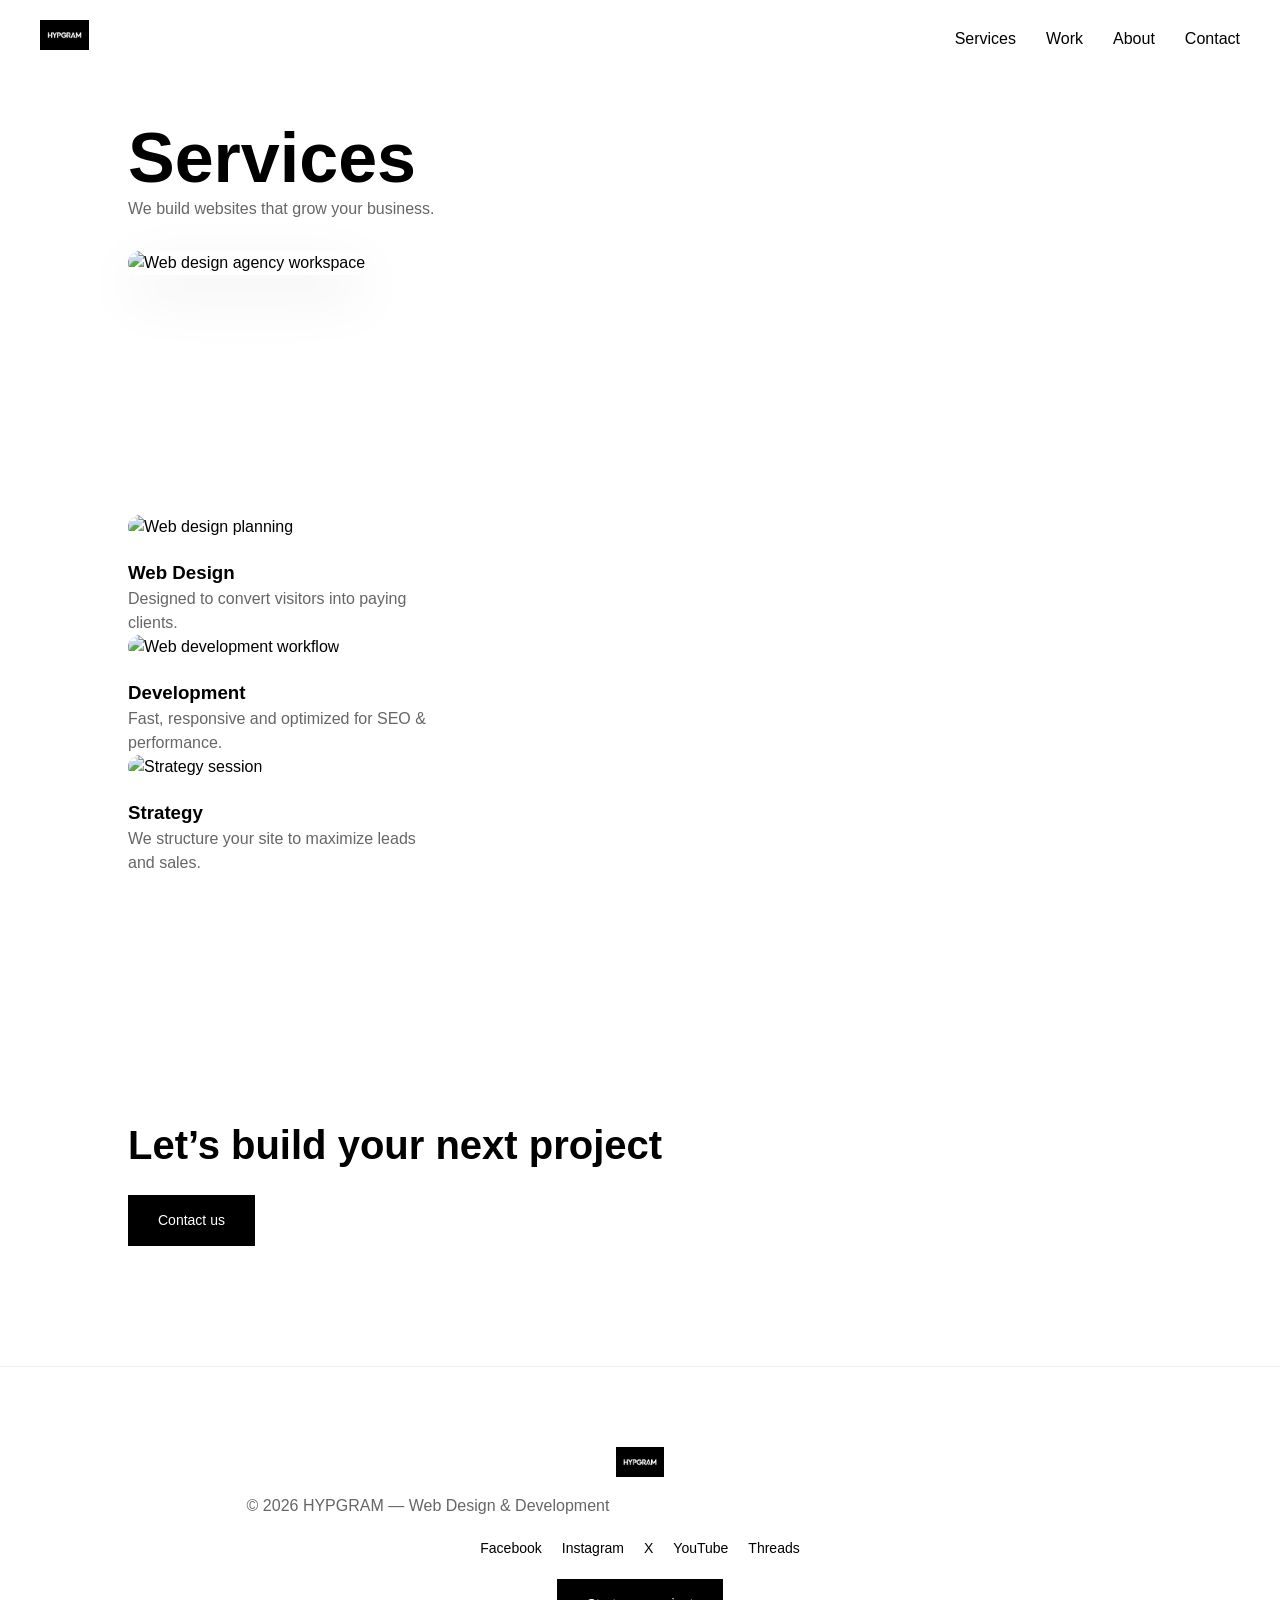
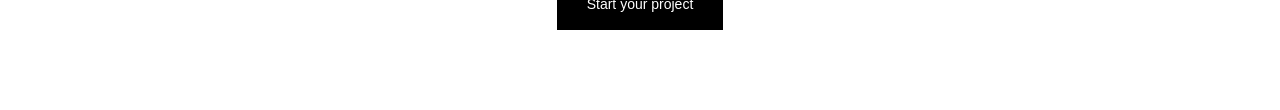
==== services.html @ af86a31c "Add files via upload" ====
<!DOCTYPE html>
<html lang="en">
<head>
<meta charset="UTF-8">
<meta name="viewport" content="width=device-width, initial-scale=1.0">
<title>Services - HYPGRAM</title>
<link rel="stylesheet" href="style.css">
<link rel="icon" type="image/png" href="Screenshot (56).png">
</head>

<body>

<div id="cursor"></div>

<!-- NAV -->
<nav id="nav">
    <a href="index.html"><img src="Screenshot (55).png" id="logo" alt="HYPGRAM"></a>
    <div id="nav-links">
        <a href="services.html">Services</a>
        <a href="work.html">Work</a>
        <a href="about.html">About</a>
        <a href="contact.html">Contact</a>
    </div>

    <div id="menu-btn">
        <span></span>
        <span></span>
        <span></span>
    </div>
</nav>

<div id="mobile-menu">

    <div id="close-menu">✕</div>

    <a href="services.html">Services</a>
    <a href="work.html">Work</a>
    <a href="about.html">About</a>
    <a href="contact.html">Contact</a>

</div>

<section class="reveal">
<h1>Services</h1>
<p>We build websites that grow your business.</p>
<div class="services-hero-image">
    <img src="https://images.unsplash.com/photo-1522202176988-66273c2fd55f?auto=format&fit=crop&w=1200&q=80" alt="Web design agency workspace">
</div>
</section>

<section>
<div class="service-card reveal">
<img src="https://images.unsplash.com/photo-1498050108023-c5249f4df085?auto=format&fit=crop&w=800&q=80" alt="Web design planning">
<h3>Web Design</h3>
<p>Designed to convert visitors into paying clients.</p>
</div>

<div class="service-card reveal">
<img src="https://images.unsplash.com/photo-1518770660439-4636190af475?auto=format&fit=crop&w=800&q=80" alt="Web development workflow">
<h3>Development</h3>
<p>Fast, responsive and optimized for SEO & performance.</p>
</div>

<div class="service-card reveal">
<img src="https://images.unsplash.com/photo-1519389950473-47ba0277781c?auto=format&fit=crop&w=800&q=80" alt="Strategy session">
<h3>Strategy</h3>
<p>We structure your site to maximize leads and sales.</p>
</div>
</section>

<section class="reveal">
<h2>Let’s build your next project</h2>
<a href="./syp.html" class="btn">Contact us</a>
</section>

<footer id="footer">

    <img src="Screenshot (55).png" id="footer-logo" alt="HYPGRAM">

    <p>© 2026 HYPGRAM — Web Design & Development</p>

    <div class="footer-socials">
        <a href="https://www.facebook.com/profile.php?id=61572033601111" target="_blank">Facebook</a>
        <a href="https://www.instagram.com/hypgramwda1/" target="_blank">Instagram</a>
        <a href="https://x.com/hypgramwda1" target="_blank">X</a>
        <a href="https://www.youtube.com/@hypgramwda1" target="_blank">YouTube</a>
        <a href="https://www.threads.com/@hypgramwda1" target="_blank">Threads</a>
    </div>

    <div class="footer-cta">
        <a href="./syp.html" target="_blank" class="btn">
            Start your project
        </a>
    </div>

</footer>

<script src="script.js"></script>
</body>
</html>
---- style.css ----
*{
    margin:0;
    padding:0;
    box-sizing:border-box;
    font-family:Arial, sans-serif;
}

body{
    cursor:none;
    line-height:1.5;
}

#cursor{
    width:12px;
    height:12px;
    background:black;
    border-radius:50%;
    position:fixed;
    pointer-events:none;
    z-index:9999;
}

/* NAV */
#nav{
    position:fixed;
    width:100%;
    display:flex;
    justify-content:space-between;
    align-items:center;
    padding:20px 40px;
    background:white;
    z-index:10000;
}

#logo{
    font-size:22px;
}

#nav-links{
    display:flex;
    gap:30px;
}

#nav a{
    text-decoration:none;
    color:black;
    position:relative;
}

#nav a::after{
    content:"";
    position:absolute;
    bottom:-6px;
    left:0;
    width:0%;
    height:3px;
    background:black;
    transform:rotate(-3deg);
    transition:0.3s;
}

#nav a:hover::after{
    width:100%;
}

/* MENU MOBILE */
#menu-btn{
    display:none;
    width:30px;
    height:20px;
    position:relative;
}

#menu-btn span{
    position:absolute;
    width:100%;
    height:2px;
    background:black;
}

#menu-btn span:nth-child(1){top:0;}
#menu-btn span:nth-child(2){top:9px;}
#menu-btn span:nth-child(3){bottom:0;}

#menu-btn.active span:nth-child(1){
    transform:rotate(45deg);
    top:9px;
}

#menu-btn.active span:nth-child(2){
    opacity:0;
}

#menu-btn.active span:nth-child(3){
    transform:rotate(-45deg);
    bottom:9px;
}

#mobile-menu{
    position:fixed;
    top:0;
    left:0;
    width:100%;
    height:100%;
    background:white;
    display:flex;
    flex-direction:column;
    justify-content:center;
    align-items:center;
    gap:30px;
    transform:translateY(-100%);
    transition:0.5s;
    z-index:10001;
    pointer-events:none;
}

#mobile-menu.active{
    transform:translateY(0);
    pointer-events:auto;
}

#mobile-menu a{
    font-size:30px;
    text-decoration:none;
    color:black;
    position:relative;
}

/* underline animata */
#mobile-menu a::after{
    content:"";
    position:absolute;
    left:0;
    bottom:-6px;
    width:0%;
    height:3px;
    background:black;
    transform:rotate(-3deg);
    transition:0.3s;
}

#mobile-menu a:hover::after{
    width:100%;
}

#mobile-menu a{
    transition:0.3s;
}

#mobile-menu a:hover{
    transform:scale(1.1);
}

/* BUTTONS */
a.btn{
    display:inline-block;
    padding:15px 30px;
    background:black;
    color:white;
    text-decoration:none;
    transition:0.3s;
}

a.btn:hover{
    background:#333;
    transform:scale(1.05);
}

/* SECTIONS */
section{
    padding:120px 10%;
}

h1{
    font-size:70px;
}

h2{
    font-size:40px;
    margin-bottom:20px;
}

p{
    color:#666;
}

.micro{
    font-size:12px;
    color:#777;
    margin-top:15px;
}

/* SERVICES */
#services-preview{
    display:flex;
    justify-content:space-between;
    gap:30px;
}

.service-card{
    width:30%;
    transition:0.3s;
}

.service-card img{
    width:100%;
    height:220px;
    object-fit:cover;
    border-radius:24px;
    margin-bottom:20px;
}

.service-card:hover{
    transform:translateY(-10px);
}

/* HERO IMAGE */
.hero-content{
    display:flex;
    align-items:center;
    justify-content:space-between;
    gap:60px;
}

.hero-copy{
    flex:1;
    max-width:580px;
}

.hero-image{
    flex:1;
    min-width:300px;
}

.hero-image img{
    width:100%;
    height:auto;
    border-radius:32px;
    object-fit:cover;
    box-shadow:0 30px 80px rgba(0,0,0,0.08);
}

.services-hero-image img{
    width:100%;
    height:auto;
    border-radius:28px;
    object-fit:cover;
    margin-top:30px;
    box-shadow:0 20px 60px rgba(0,0,0,0.08);
}

/* WORK GALLERY */
.work-gallery{
    display:grid;
    grid-template-columns:repeat(3, minmax(0, 1fr));
    gap:20px;
    margin:30px 0;
}

.work-gallery img{
    width:100%;
    height:260px;
    object-fit:cover;
    border-radius:24px;
}

/* ABOUT PAGE */
.about-hero{
    display:grid;
    grid-template-columns:1.2fr 1fr;
    gap:50px;
    align-items:center;
    margin-top:40px;
}

.about-hero-image img,
.about-card img{
    width:100%;
    height:auto;
    border-radius:28px;
    object-fit:cover;
    box-shadow:0 30px 80px rgba(0,0,0,0.08);
}

.about-grid{
    display:grid;
    grid-template-columns:repeat(2, minmax(0, 1fr));
    gap:30px;
    margin-top:40px;
}

.about-card{
    background:white;
    padding:25px;
    border-radius:28px;
    box-shadow:0 20px 60px rgba(0,0,0,0.06);
}

.about-card h2{
    margin:25px 0 15px;
}

/* WORK */
.work-hero-image img{
    width:100%;
    height:auto;
    border-radius:32px;
    object-fit:cover;
    margin-top:30px;
    box-shadow:0 30px 80px rgba(0,0,0,0.08);
}

.work-grid{
    display:grid;
    grid-template-columns:repeat(3, minmax(0, 1fr));
    gap:30px;
    margin-top:40px;
}

.work-item{
    background:white;
    border-radius:28px;
    overflow:hidden;
    box-shadow:0 20px 50px rgba(0,0,0,0.06);
    transition:transform 0.3s, box-shadow 0.3s;
}

.work-item img{
    width:100%;
    height:240px;
    object-fit:cover;
}

.work-copy{
    padding:30px;
}

.work-item:hover{
    transform:translateY(-10px);
    box-shadow:0 30px 80px rgba(0,0,0,0.12);
}

/* TESTIMONIAL */
#testimonials{
    text-align:center;
}

.testimonials-grid{
    display:grid;
    grid-template-columns:repeat(3, minmax(0, 1fr));
    gap:30px;
    margin-top:40px;
}

.testimonial{
    background:white;
    border-radius:28px;
    padding:30px 25px;
    box-shadow:0 20px 60px rgba(0,0,0,0.06);
    text-align:center;
}

.testimonial img{
    width:90px;
    height:90px;
    object-fit:cover;
    border-radius:50%;
    margin-bottom:20px;
}

.testimonial p{
    font-style:italic;
    color:#333;
    margin-bottom:18px;
}

.testimonial h4{
    margin:0;
    font-size:16px;
    color:#111;
}

/* FOOTER */
#footer{
    padding:80px 10%;
    border-top:1px solid #eee;
    text-align:center;
}

.footer-logo{
    font-size:20px;
}

/* ANIMAZIONI */
.reveal{
    opacity:0;
    transform:translateY(60px);
    transition:0.8s;
}

.reveal.active{
    opacity:1;
    transform:translateY(0);
}

/* MOBILE */
@media(max-width:768px){

    #nav-links{
        display:none;
    }

    #menu-btn{
        display:block;
    }

    h1{
        font-size:34px;
    }

    section{
        padding:80px 20px;
    }

    #services-preview{
        flex-direction:column;
        gap:30px;
    }

    .service-card{
        width:100%;
    }
}

#logo{
    height:30px;
    width:auto;
}

#footer-logo{
    height:30px;
    width:auto;
    margin-bottom:10px;
}

a.btn{
    display:inline-block;
    padding:15px 30px;
    background:black !important;
    color:white !important;
    text-decoration:none !important;
    font-size:14px;
    transition:0.3s;
    border: none;
}

a.btn:hover{
    background:#333 !important;
    transform:scale(1.05);
}

#contact-section{
    display:flex;
    gap:100px;
}

.contact-left{
    width:40%;
}

#contact-form{
    width:50%;
    display:flex;
    flex-direction:column;
    gap:40px;
}

/* INPUT */
.input-group{
    position:relative;
}

.input-group input,
.input-group textarea{
    width:100%;
    padding:15px 0;
    border:none;
    border-bottom:1px solid #aaa;
    background:transparent;
    outline:none;
}

/* LABEL */
.input-group label{
    position:absolute;
    top:15px;
    left:0;
    color:#777;
    transition:0.3s;
}

/* ANIMAZIONE */
.input-group input:focus + label,
.input-group input:valid + label,
.input-group textarea:focus + label,
.input-group textarea:valid + label{
    top:-10px;
    font-size:12px;
    color:black;
}

/* BUTTON */
#contact-form button{
    padding:15px;
    background:black;
    color:white;
    border:none;
    cursor:none;
}

.contact-email{
    text-align:center;
    color:black;
    font-size:18px;
    margin-top:40px;
}

h1{
    font-size:70px;
    line-height:1.1;
    max-width:800px;
}

p{
    max-width:600px;
}

html, body{
    width:100%;
    overflow-x:hidden;
}

#close-menu{
    position:absolute;
    top:30px;
    right:40px;
    font-size:30px;
    cursor:none;
    transition:0.3s;
}

#close-menu:hover{
    transform:scale(1.2);
}

button{
    position:relative;
    z-index:10;
}

.footer-socials{
    margin-top:20px;
    display:flex;
    justify-content:center;
    gap:20px;
}

.footer-socials a{
    text-decoration:none;
    color:black;
    font-size:14px;
    position:relative;
}

.footer-socials a::after{
    content:"";
    position:absolute;
    bottom:-4px;
    left:0;
    width:0%;
    height:2px;
    background:black;
    transition:0.3s;
}

.footer-socials a:hover::after{
    width:100%;
}

.footer-cta{
    margin-top:20px;
}

body {
  font-family: 'Poppins', sans-serif;
  margin: 0;
}

/* NAVBAR */
.navbar {
  padding: 20px;
  background: inherit;
}

/* FORM PAGE */
.form-page {
  padding: 40px 20px;
  max-width: 500px;
  margin: auto;
}

.form-page h2 {
  margin-bottom: 20px;
}

/* ogni blocco form */
.form-page form {
  display: flex;
  flex-direction: column;
}

/* spaziatura tra elementi */
.form-page form > * {
  margin-bottom: 15px;
}

/* label più pulite */
.form-page label {
  font-size: 14px;
  margin-bottom: 5px;
}

/* input ordinati */
.form-page input,
.form-page select,
.form-page textarea {
  padding: 12px;
  border: 1px solid #ccc;
  font-size: 14px;
  width: 100%;
  box-sizing: border-box;
}

/* textarea */
.form-page textarea {
  min-height: 120px;
}

/* bottone */
.form-page button {
  padding: 12px;
  background: black;
  color: white;
  border: none;
  cursor: pointer;
  font-weight: 500;
}

/* FOOTER */
footer {
  text-align: center;
  padding: 30px;
}

.form-page {
  margin-top: 100px;
}
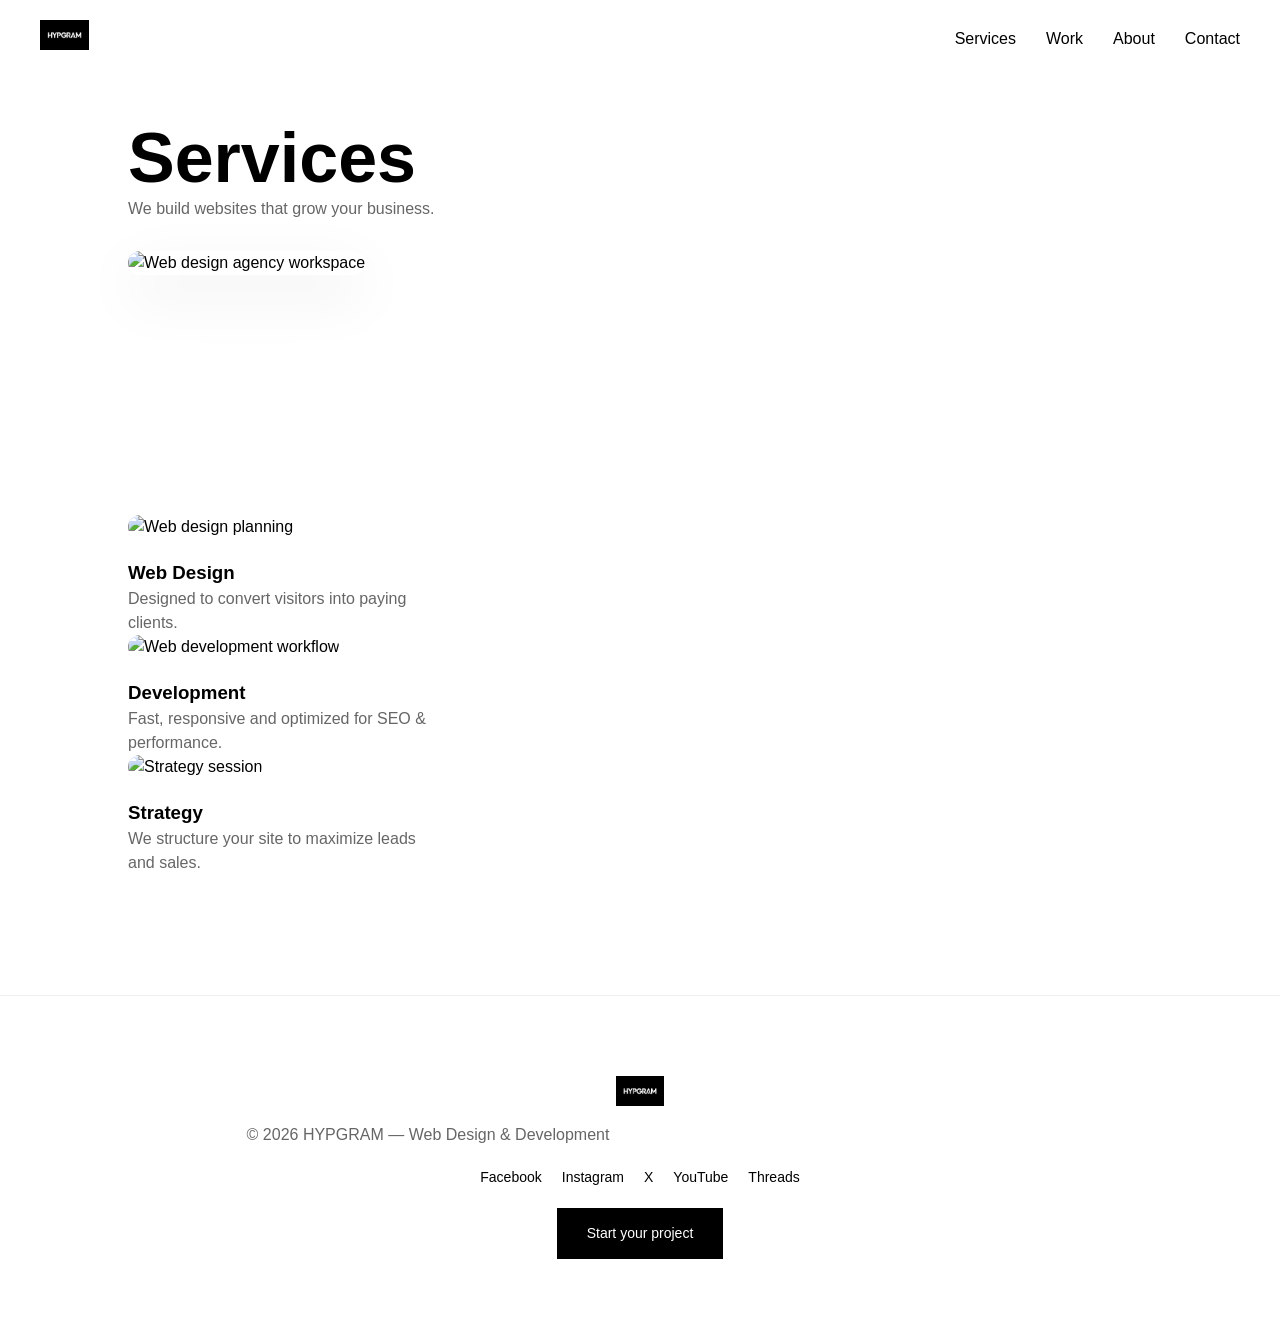
==== commit 5391b346: "Update services.html" ====
--- a/services.html
+++ b/services.html
@@ -49,30 +49,28 @@
 </section>
 
 <section>
-<div class="service-card reveal">
-<img src="https://images.unsplash.com/photo-1498050108023-c5249f4df085?auto=format&fit=crop&w=800&q=80" alt="Web design planning">
-<h3>Web Design</h3>
-<p>Designed to convert visitors into paying clients.</p>
-</div>
+    <div class="services-container">
 
-<div class="service-card reveal">
-<img src="https://images.unsplash.com/photo-1518770660439-4636190af475?auto=format&fit=crop&w=800&q=80" alt="Web development workflow">
-<h3>Development</h3>
-<p>Fast, responsive and optimized for SEO & performance.</p>
-</div>
+        <div class="service-card reveal">
+            <img src="https://images.unsplash.com/photo-1498050108023-c5249f4df085?auto=format&fit=crop&w=800&q=80" alt="Web design planning">
+            <h3>Web Design</h3>
+            <p>Designed to convert visitors into paying clients.</p>
+        </div>
 
-<div class="service-card reveal">
-<img src="https://images.unsplash.com/photo-1519389950473-47ba0277781c?auto=format&fit=crop&w=800&q=80" alt="Strategy session">
-<h3>Strategy</h3>
-<p>We structure your site to maximize leads and sales.</p>
-</div>
+        <div class="service-card reveal">
+            <img src="https://images.unsplash.com/photo-1518770660439-4636190af475?auto=format&fit=crop&w=800&q=80" alt="Web development workflow">
+            <h3>Development</h3>
+            <p>Fast, responsive and optimized for SEO & performance.</p>
+        </div>
+
+        <div class="service-card reveal">
+            <img src="https://images.unsplash.com/photo-1519389950473-47ba0277781c?auto=format&fit=crop&w=800&q=80" alt="Strategy session">
+            <h3>Strategy</h3>
+            <p>We structure your site to maximize leads and sales.</p>
+        </div>
+
+    </div>
 </section>
-
-<section class="reveal">
-<h2>Let’s build your next project</h2>
-<a href="./syp.html" class="btn">Contact us</a>
-</section>
-
 <footer id="footer">
 
     <img src="Screenshot (55).png" id="footer-logo" alt="HYPGRAM">
@@ -97,4 +95,4 @@
 
 <script src="script.js"></script>
 </body>
-</html>+</html>
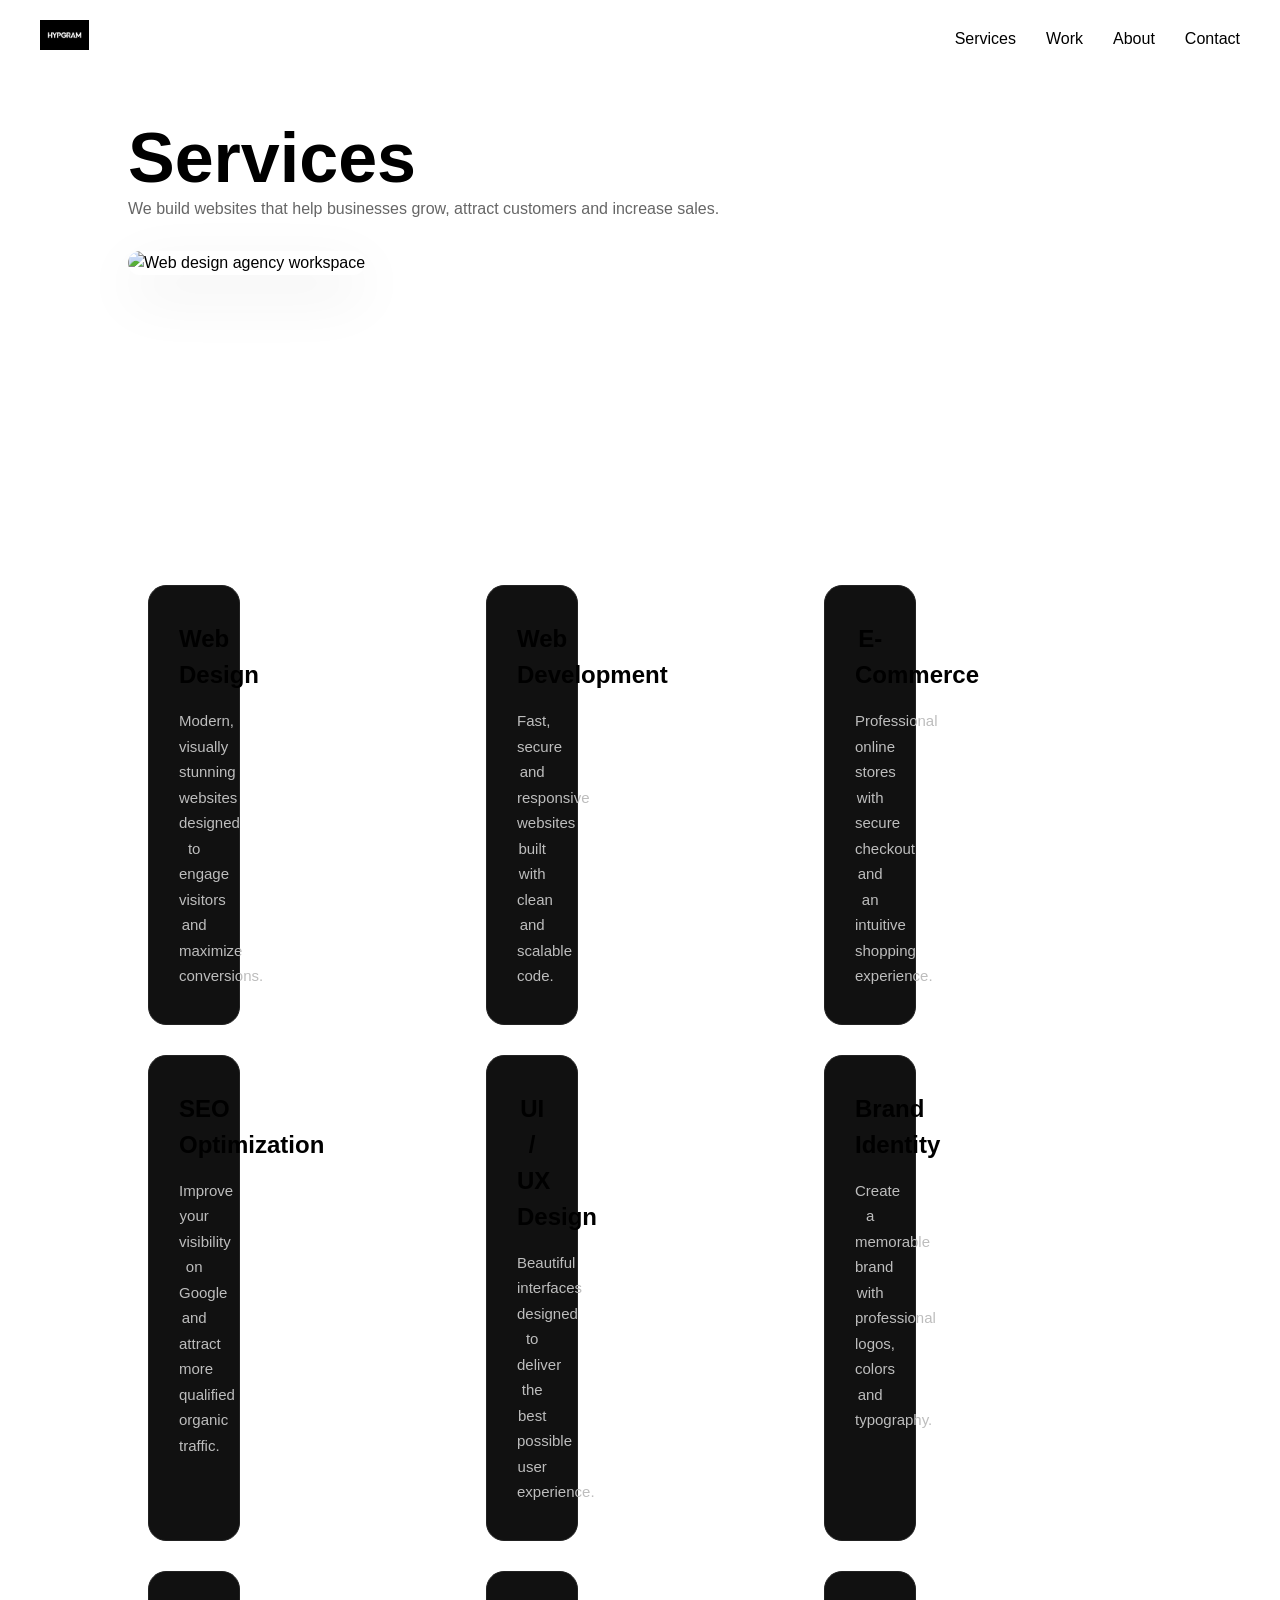
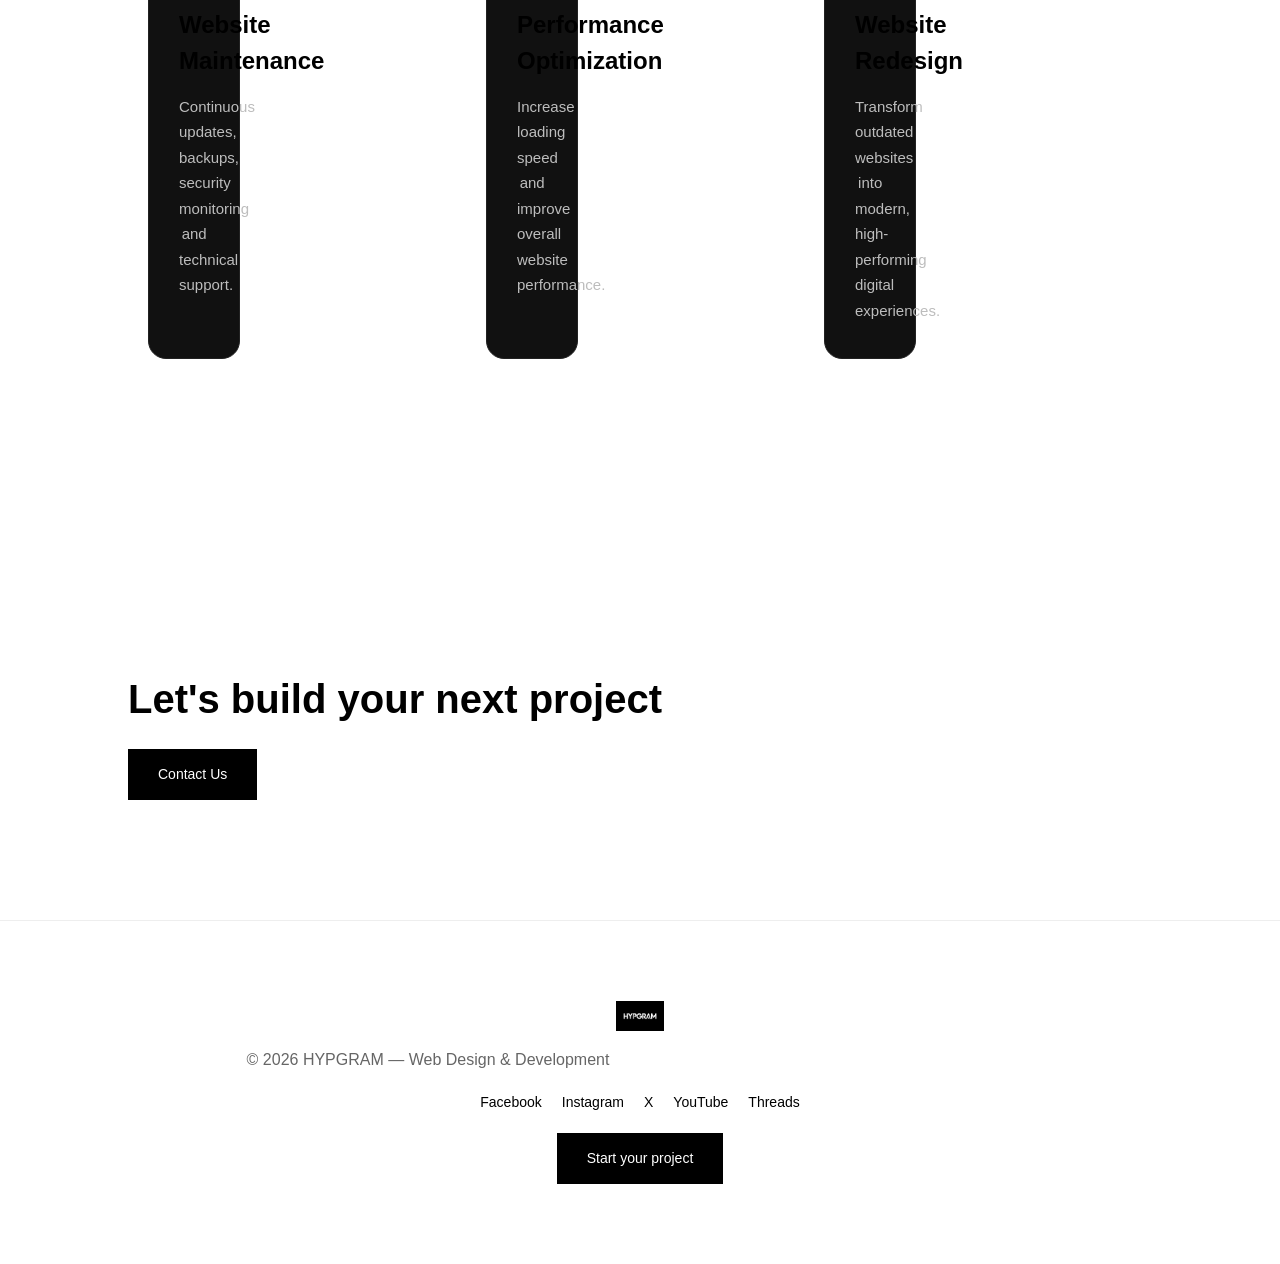
==== commit cac79444: "Add files via upload" ====
--- a/services.html
+++ b/services.html
@@ -4,8 +4,10 @@
 <meta charset="UTF-8">
 <meta name="viewport" content="width=device-width, initial-scale=1.0">
 <title>Services - HYPGRAM</title>
+
 <link rel="stylesheet" href="style.css">
 <link rel="icon" type="image/png" href="Screenshot (56).png">
+
 </head>
 
 <body>
@@ -14,7 +16,11 @@
 
 <!-- NAV -->
 <nav id="nav">
-    <a href="index.html"><img src="Screenshot (55).png" id="logo" alt="HYPGRAM"></a>
+
+    <a href="index.html">
+        <img src="Screenshot (55).png" id="logo" alt="HYPGRAM">
+    </a>
+
     <div id="nav-links">
         <a href="services.html">Services</a>
         <a href="work.html">Work</a>
@@ -27,6 +33,7 @@
         <span></span>
         <span></span>
     </div>
+
 </nav>
 
 <div id="mobile-menu">
@@ -40,37 +47,89 @@
 
 </div>
 
+<!-- HERO -->
+
 <section class="reveal">
-<h1>Services</h1>
-<p>We build websites that grow your business.</p>
-<div class="services-hero-image">
-    <img src="https://images.unsplash.com/photo-1522202176988-66273c2fd55f?auto=format&fit=crop&w=1200&q=80" alt="Web design agency workspace">
-</div>
+
+    <h1>Services</h1>
+
+    <p>We build websites that help businesses grow, attract customers and increase sales.</p>
+
+    <div class="services-hero-image">
+        <img src="https://images.unsplash.com/photo-1522202176988-66273c2fd55f?auto=format&fit=crop&w=1200&q=80" alt="Web design agency workspace">
+    </div>
+
 </section>
 
+<!-- SERVICES -->
+
 <section>
-    <div class="services-container">
 
-        <div class="service-card reveal">
-            <img src="https://images.unsplash.com/photo-1498050108023-c5249f4df085?auto=format&fit=crop&w=800&q=80" alt="Web design planning">
-            <h3>Web Design</h3>
-            <p>Designed to convert visitors into paying clients.</p>
-        </div>
+<div class="services-container">
 
-        <div class="service-card reveal">
-            <img src="https://images.unsplash.com/photo-1518770660439-4636190af475?auto=format&fit=crop&w=800&q=80" alt="Web development workflow">
-            <h3>Development</h3>
-            <p>Fast, responsive and optimized for SEO & performance.</p>
-        </div>
+    <div class="service-card reveal">
+        <h3>Web Design</h3>
+        <p>Modern, visually stunning websites designed to engage visitors and maximize conversions.</p>
+    </div>
 
-        <div class="service-card reveal">
-            <img src="https://images.unsplash.com/photo-1519389950473-47ba0277781c?auto=format&fit=crop&w=800&q=80" alt="Strategy session">
-            <h3>Strategy</h3>
-            <p>We structure your site to maximize leads and sales.</p>
-        </div>
+    <div class="service-card reveal">
+        <h3>Web Development</h3>
+        <p>Fast, secure and responsive websites built with clean and scalable code.</p>
+    </div>
 
+    <div class="service-card reveal">
+        <h3>E-Commerce</h3>
+        <p>Professional online stores with secure checkout and an intuitive shopping experience.</p>
     </div>
+
+    <div class="service-card reveal">
+        <h3>SEO Optimization</h3>
+        <p>Improve your visibility on Google and attract more qualified organic traffic.</p>
+    </div>
+
+    <div class="service-card reveal">
+        <h3>UI / UX Design</h3>
+        <p>Beautiful interfaces designed to deliver the best possible user experience.</p>
+    </div>
+
+    <div class="service-card reveal">
+        <h3>Brand Identity</h3>
+        <p>Create a memorable brand with professional logos, colors and typography.</p>
+    </div>
+
+    <div class="service-card reveal">
+        <h3>Website Maintenance</h3>
+        <p>Continuous updates, backups, security monitoring and technical support.</p>
+    </div>
+
+    <div class="service-card reveal">
+        <h3>Performance Optimization</h3>
+        <p>Increase loading speed and improve overall website performance.</p>
+    </div>
+
+    <div class="service-card reveal">
+        <h3>Website Redesign</h3>
+        <p>Transform outdated websites into modern, high-performing digital experiences.</p>
+    </div>
+
+</div>
+
 </section>
+
+<!-- CTA -->
+
+<section class="reveal">
+
+    <h2>Let's build your next project</h2>
+
+    <a href="./syp.html" class="btn">
+        Contact Us
+    </a>
+
+</section>
+
+<!-- FOOTER -->
+
 <footer id="footer">
 
     <img src="Screenshot (55).png" id="footer-logo" alt="HYPGRAM">
@@ -94,5 +153,6 @@
 </footer>
 
 <script src="script.js"></script>
+
 </body>
-</html>
+</html>
--- a/style.css
+++ b/style.css
@@ -664,4 +664,75 @@
 
 .form-page {
   margin-top: 100px;
+}
+
+.services-container {
+    display: flex;
+    justify-content: center;
+    gap: 30px;
+    flex-wrap: wrap;
+    margin: 60px auto;
+    max-width: 1200px;
+}
+
+.service-card {
+    flex: 1 1 320px;
+    max-width: 350px;
+    text-align: center;
+}
+
+/* ===========================
+   SERVICES
+=========================== */
+
+.services-container{
+    max-width:1200px;
+    margin:70px auto;
+    padding:0 20px;
+
+    display:grid;
+    grid-template-columns:repeat(3,1fr);
+    gap:30px;
+}
+
+.service-card{
+    background:#111;
+    border:1px solid #222;
+    border-radius:18px;
+    padding:35px 30px;
+    text-align:center;
+    transition:.35s ease;
+}
+
+.service-card:hover{
+    transform:translateY(-10px);
+    border-color:#6b5cff;
+    box-shadow:0 20px 40px rgba(0,0,0,.35);
+}
+
+.service-card h3{
+    margin-bottom:15px;
+    font-size:1.5rem;
+}
+
+.service-card p{
+    color:#bdbdbd;
+    line-height:1.7;
+    font-size:15px;
+}
+
+@media(max-width:950px){
+
+.services-container{
+    grid-template-columns:repeat(2,1fr);
+}
+
+}
+
+@media(max-width:650px){
+
+.services-container{
+    grid-template-columns:1fr;
+}
+
 }
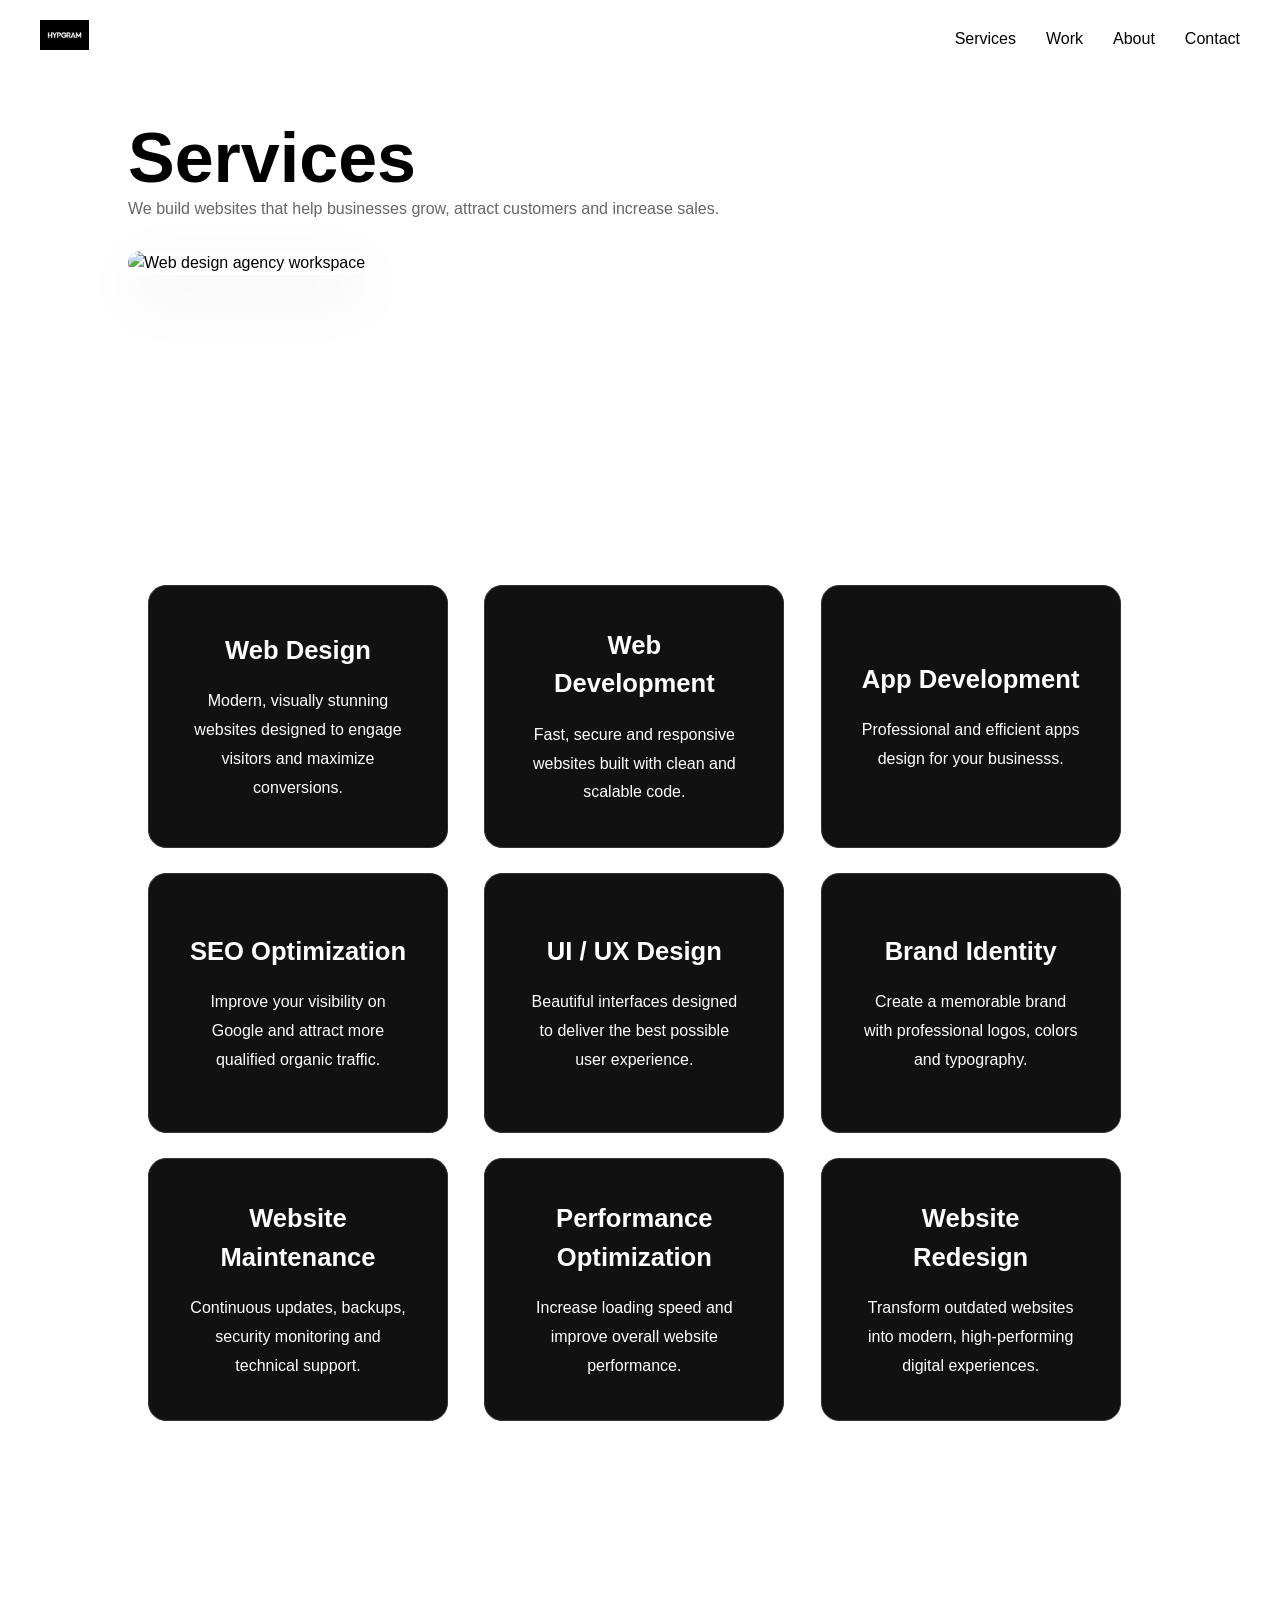
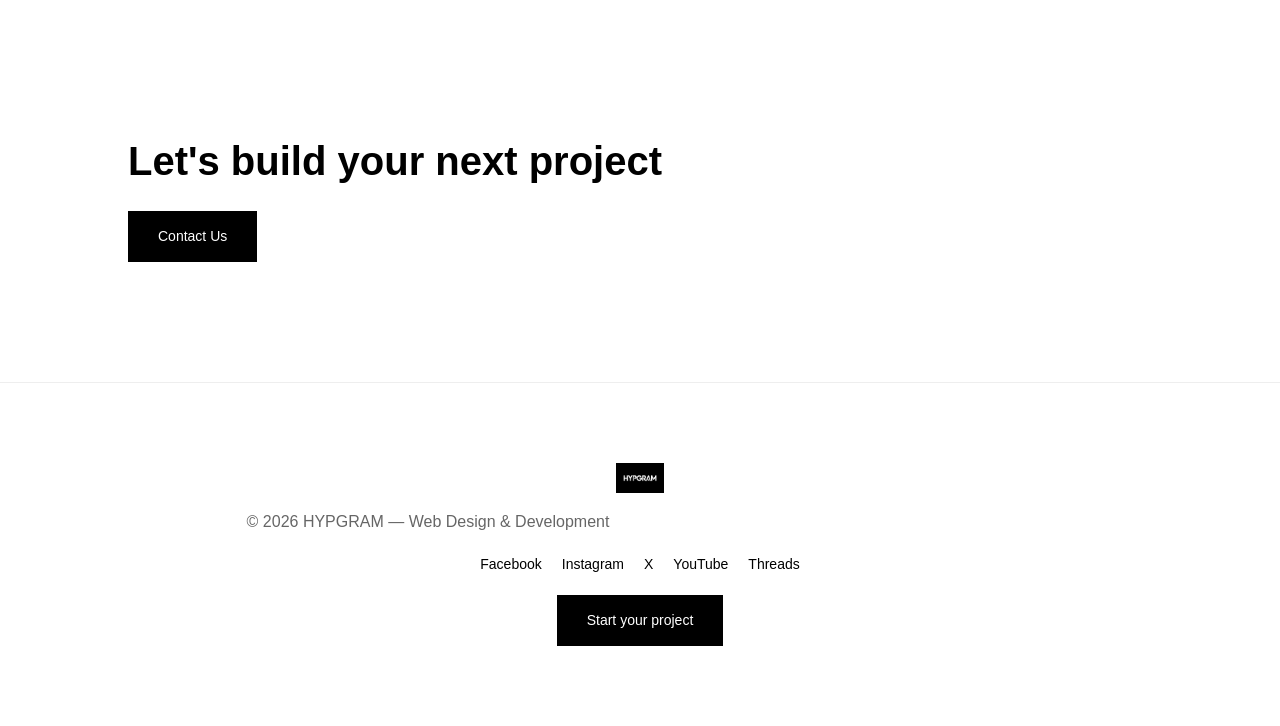
==== commit 6aeaedcc: "Update services.html" ====
--- a/services.html
+++ b/services.html
@@ -78,8 +78,8 @@
     </div>
 
     <div class="service-card reveal">
-        <h3>E-Commerce</h3>
-        <p>Professional online stores with secure checkout and an intuitive shopping experience.</p>
+        <h3>App Development</h3>
+        <p>Professional and efficient apps design for your businesss.</p>
     </div>
 
     <div class="service-card reveal">
@@ -155,4 +155,4 @@
 <script src="script.js"></script>
 
 </body>
-</html>+</html>
--- a/style.css
+++ b/style.css
@@ -675,31 +675,30 @@
     max-width: 1200px;
 }
 
-.service-card {
-    flex: 1 1 320px;
-    max-width: 350px;
-    text-align: center;
-}
-
 /* ===========================
-   SERVICES
+   SERVICES (CORRETTO)
 =========================== */
 
 .services-container{
-    max-width:1200px;
+    max-width:1100px;
     margin:70px auto;
     padding:0 20px;
-
     display:grid;
-    grid-template-columns:repeat(3,1fr);
-    gap:30px;
+    grid-template-columns:repeat(auto-fit, minmax(260px, 1fr));
+    gap:25px;
 }
 
 .service-card{
     background:#111;
-    border:1px solid #222;
+    border:1px solid #333;
     border-radius:18px;
-    padding:35px 30px;
+    padding:40px;
+    min-height:260px;
+    min-width: 300px;
+    display:flex;
+    flex-direction:column;
+    justify-content:center;
+    align-items:center;
     text-align:center;
     transition:.35s ease;
 }
@@ -711,28 +710,14 @@
 }
 
 .service-card h3{
-    margin-bottom:15px;
-    font-size:1.5rem;
+    color:#fff;
+    font-size:1.6rem;
+    margin-bottom:18px;
+    font-weight:700;
 }
 
 .service-card p{
-    color:#bdbdbd;
-    line-height:1.7;
-    font-size:15px;
-}
-
-@media(max-width:950px){
-
-.services-container{
-    grid-template-columns:repeat(2,1fr);
-}
-
-}
-
-@media(max-width:650px){
-
-.services-container{
-    grid-template-columns:1fr;
-}
-
+    color:#fff;
+    line-height:1.8;
+    font-size:16px;
 }
